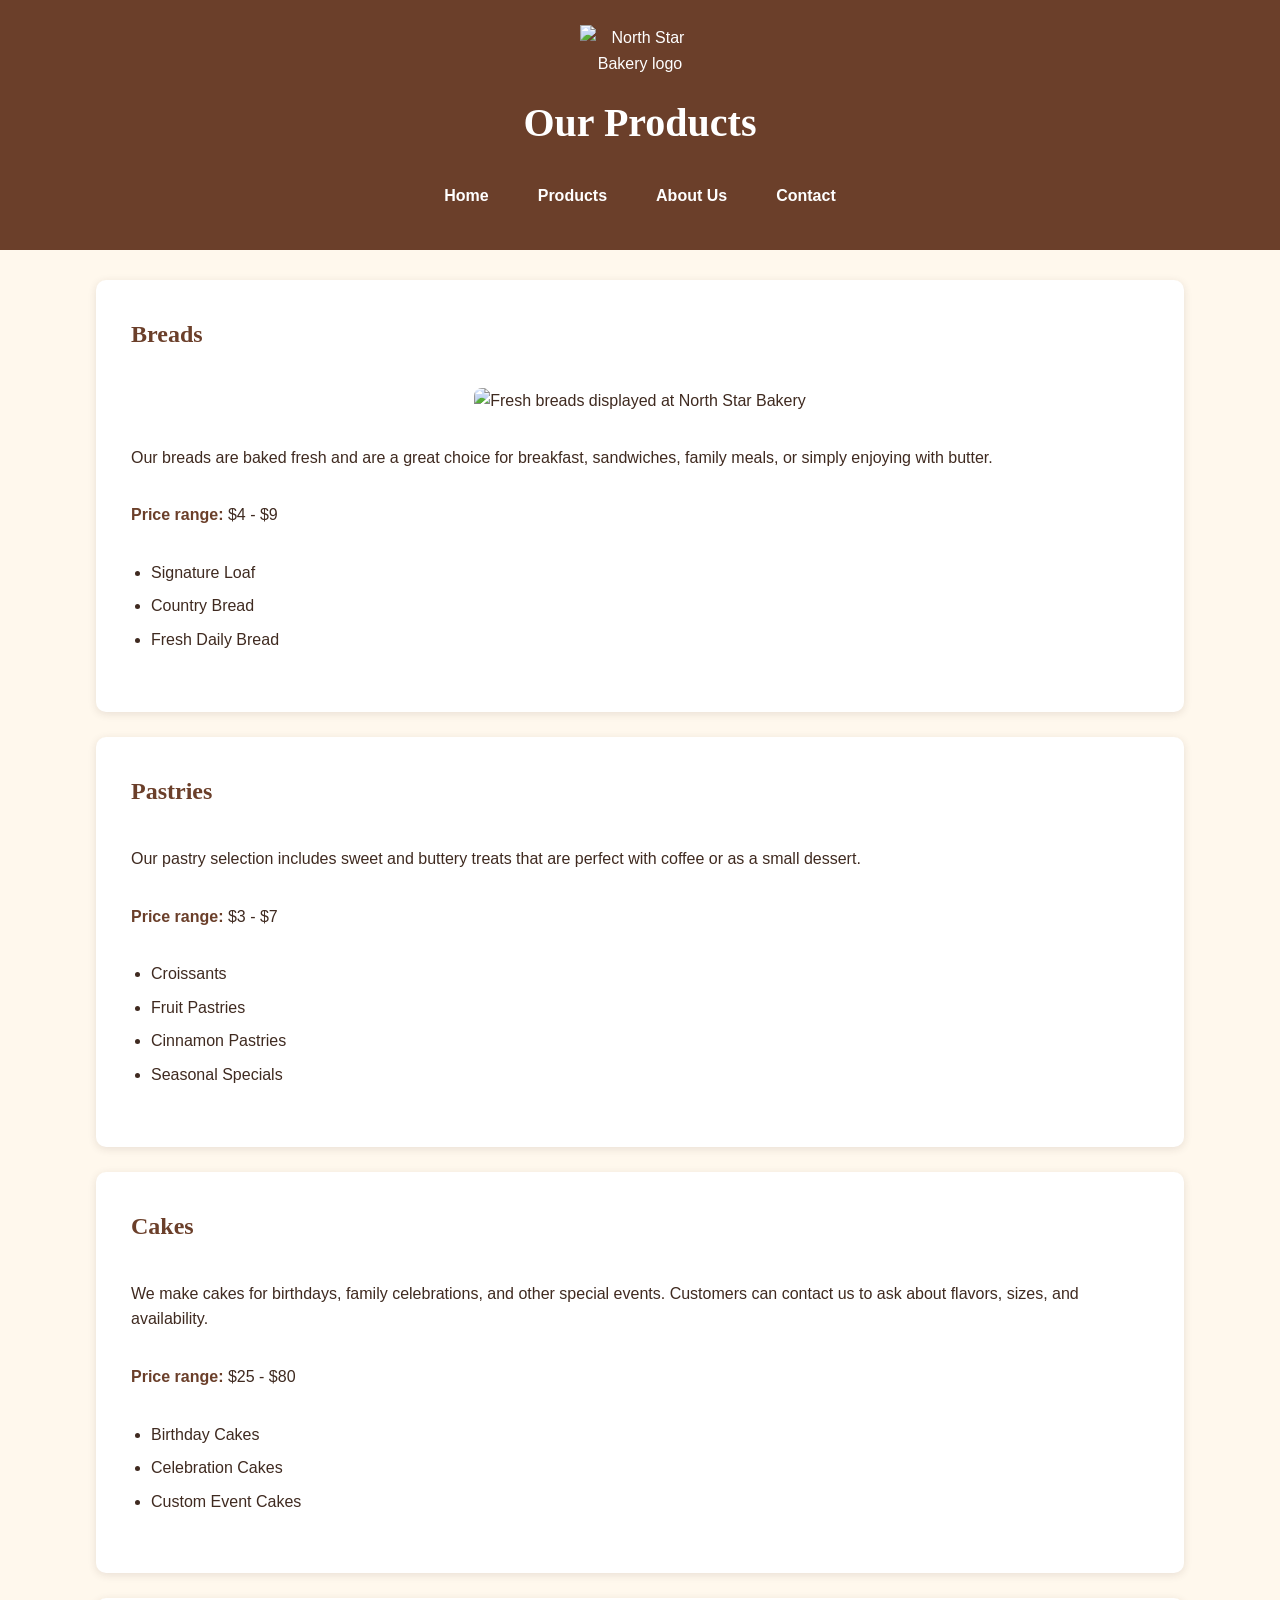
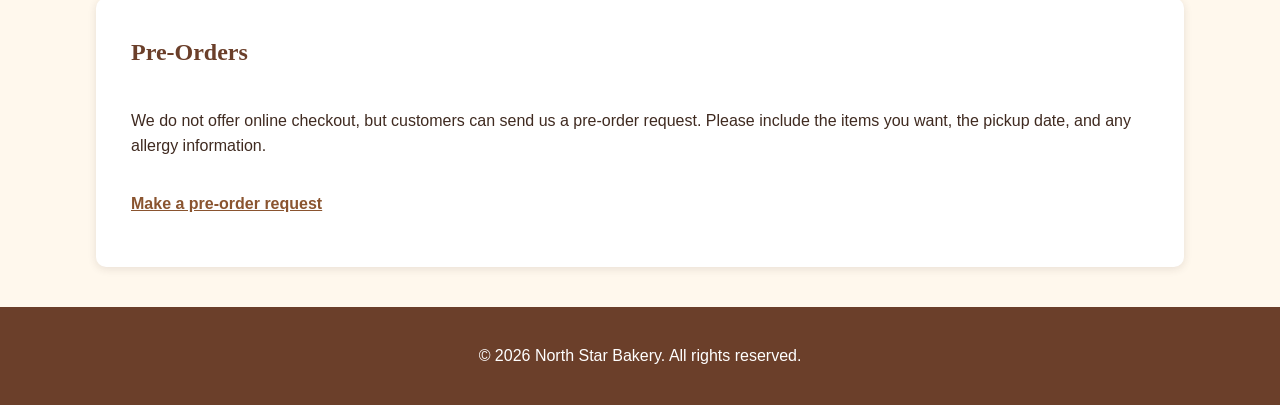
==== products.html @ 1bbed866 "Add files via upload" ====
<!DOCTYPE html>
<html lang="en">

<head>

    <meta charset="UTF-8">

    <meta name="viewport"
          content="width=device-width, initial-scale=1.0">

    <title>North Star Bakery - Products</title>

    <link rel="stylesheet" href="styles.css">

</head>

<body>

    <header>

        <img
            src="media/bakery-logo.png"
            alt="North Star Bakery logo">

        <h1>Our Products</h1>

        <nav>

            <ul>

                <li>
                    <a href="index.html">Home</a>
                </li>

                <li>
                    <a href="products.html">Products</a>
                </li>

                <li>
                    <a href="about.html">About Us</a>
                </li>

                <li>
                    <a href="contact.html">Contact</a>
                </li>

            </ul>

        </nav>

    </header>


    <main>

        <section>

            <h2>Breads</h2>

            <img
                src="media/bakery-bread.jpg"
                alt="Fresh breads displayed at North Star Bakery">

            <p>
                Our breads are baked fresh and are a great choice for
                breakfast, sandwiches, family meals, or simply enjoying
                with butter.
            </p>

            <p>
                <strong>Price range:</strong> $4 - $9
            </p>

            <ul>

                <li>Signature Loaf</li>

                <li>Country Bread</li>

                <li>Fresh Daily Bread</li>

            </ul>

        </section>


        <section>

            <h2>Pastries</h2>

            <p>
                Our pastry selection includes sweet and buttery treats
                that are perfect with coffee or as a small dessert.
            </p>

            <p>
                <strong>Price range:</strong> $3 - $7
            </p>

            <ul>

                <li>Croissants</li>

                <li>Fruit Pastries</li>

                <li>Cinnamon Pastries</li>

                <li>Seasonal Specials</li>

            </ul>

        </section>


        <section>

            <h2>Cakes</h2>

            <p>
                We make cakes for birthdays, family celebrations,
                and other special events. Customers can contact us
                to ask about flavors, sizes, and availability.
            </p>

            <p>
                <strong>Price range:</strong> $25 - $80
            </p>

            <ul>

                <li>Birthday Cakes</li>

                <li>Celebration Cakes</li>

                <li>Custom Event Cakes</li>

            </ul>

        </section>


        <section>

            <h2>Pre-Orders</h2>

            <p>
                We do not offer online checkout, but customers can
                send us a pre-order request. Please include the items
                you want, the pickup date, and any allergy information.
            </p>

            <p>
                <a href="contact.html">
                    Make a pre-order request
                </a>
            </p>

        </section>

    </main>


    <footer>

        <p>
            &copy; 2026 North Star Bakery.
            All rights reserved.
        </p>

    </footer>

</body>

</html>
---- styles.css ----
/* =========================
   GENERAL STYLES
========================= */

* {
    box-sizing: border-box;
}

body {
    margin: 0;
    font-family: Arial, sans-serif;
    background-color: #FFF8ED;
    color: #3F2A20;
    line-height: 1.6;
}

img {
    max-width: 100%;
    height: auto;
    display: block;
}

h1,
h2 {
    font-family: Georgia, serif;
}

h1 {
    margin: 10px 0 20px;
    font-size: 2rem;
}

h2 {
    color: #6B3F2A;
    margin-top: 0;
}


/* =========================
   HEADER
========================= */

header {
    background-color: #6B3F2A;
    color: white;
    padding: 20px;
    text-align: center;
}

header img {
    width: 120px;
    margin: 0 auto 15px;
}


/* =========================
   NAVIGATION
========================= */

nav ul {
    list-style: none;
    padding: 0;
    margin: 0;

    display: flex;
    flex-direction: column;
    gap: 10px;
}

nav a {
    color: white;
    text-decoration: none;
    font-weight: bold;

    display: block;
    padding: 8px 12px;
    border-radius: 5px;
}

nav a:hover {
    background-color: #C98745;
}


/* =========================
   MAIN CONTENT
========================= */

main {
    width: 90%;
    max-width: 1100px;
    margin: 30px auto;
}

section {
    background-color: white;
    padding: 25px;
    margin-bottom: 25px;

    border-radius: 10px;

    box-shadow: 0 2px 8px rgba(63, 42, 32, 0.12);
}

section img {
    margin: 15px auto;
    border-radius: 8px;
}

figure {
    margin: 0;
}

figcaption {
    text-align: center;
    font-style: italic;
    margin-top: 10px;
}

ul {
    padding-left: 20px;
}

li {
    margin-bottom: 8px;
}

strong {
    color: #6B3F2A;
}


/* =========================
   LINKS
========================= */

a {
    color: #8A542F;
}

main a {
    font-weight: bold;
}

main a:hover {
    color: #C06F28;
}


/* =========================
   AUDIO AND VIDEO
========================= */

audio,
video {
    width: 100%;
    max-width: 600px;
    margin-top: 10px;
}

video {
    display: block;
    margin-left: auto;
    margin-right: auto;
}


/* =========================
   FORM
========================= */

form {
    display: flex;
    flex-direction: column;
    gap: 15px;
}

fieldset {
    border: 2px solid #C98745;
    border-radius: 8px;
    padding: 20px;
}

legend {
    color: #6B3F2A;
    font-weight: bold;
    padding: 0 8px;
}

label {
    font-weight: bold;
    display: block;
    margin-bottom: 5px;
}

input,
textarea,
select {
    width: 100%;
    padding: 10px;

    border: 1px solid #B99A82;
    border-radius: 5px;

    font-family: Arial, sans-serif;
    font-size: 1rem;
}

textarea {
    min-height: 120px;
    resize: vertical;
}

button {
    background-color: #C98745;
    color: white;

    border: none;
    padding: 12px 20px;

    border-radius: 5px;

    font-size: 1rem;
    font-weight: bold;

    cursor: pointer;
}

button:hover {
    background-color: #6B3F2A;
}


/* =========================
   FOOTER
========================= */

footer {
    background-color: #6B3F2A;
    color: white;

    text-align: center;

    padding: 20px;
    margin-top: 40px;
}


/* =========================
   RESPONSIVE DESIGN
========================= */

/* Tablet and desktop */

@media (min-width: 700px) {

    header {
        padding: 25px 40px;
    }

    nav ul {
        flex-direction: row;
        justify-content: center;
        gap: 15px;
    }

    main {
        width: 85%;
    }

    section {
        padding: 30px;
    }

    h1 {
        font-size: 2.5rem;
    }

    main > section {
        display: flex;
        flex-direction: column;
    }

    section img {
        max-width: 700px;
    }
}


/* Large screens */

@media (min-width: 1000px) {

    main {
        max-width: 1200px;
    }

    section {
        padding: 35px;
    }

    nav ul {
        gap: 25px;
    }
}
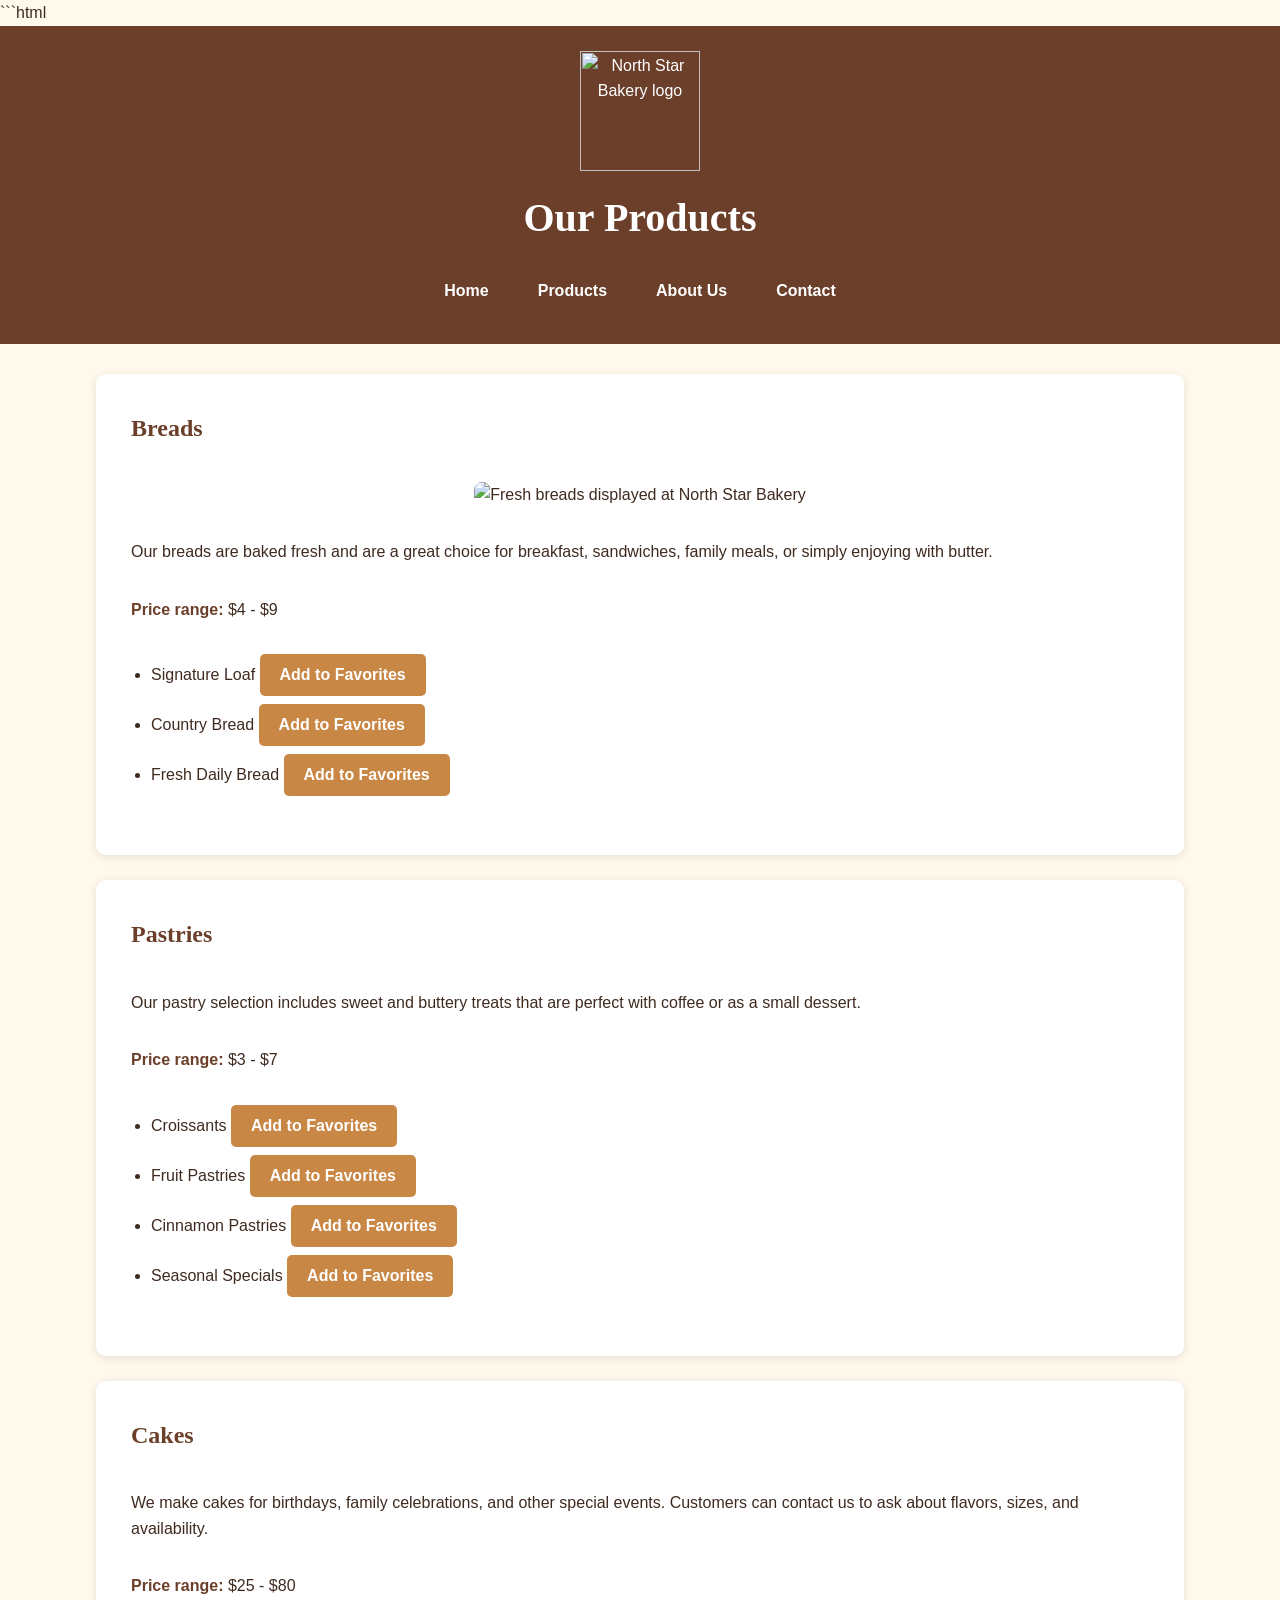
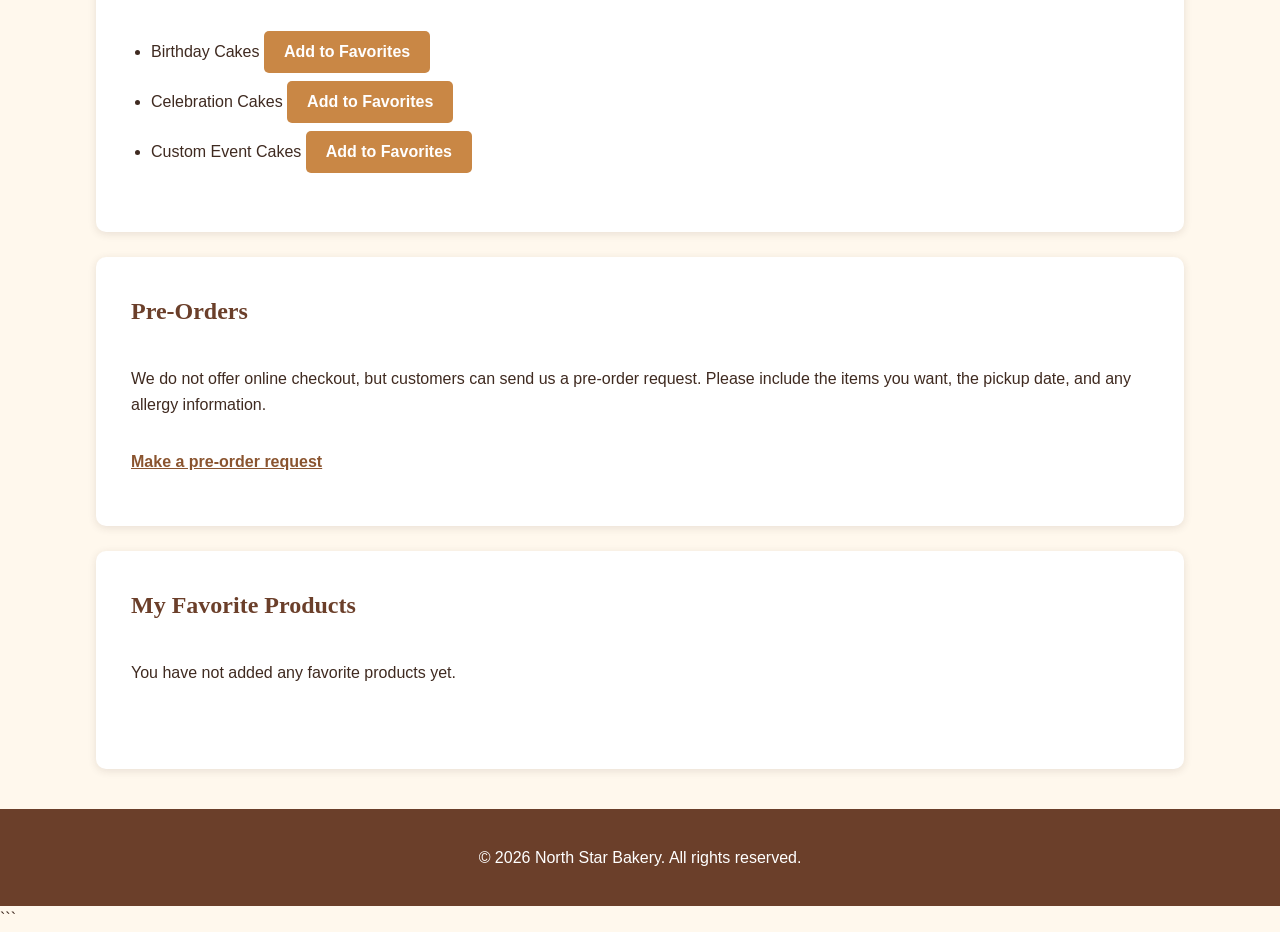
==== commit a16fb8f7: "products.html" ====
--- a/products.html
+++ b/products.html
@@ -1,3 +1,4 @@
+```html
 <!DOCTYPE html>
 <html lang="en">
 
@@ -73,11 +74,29 @@
 
             <ul>
 
-                <li>Signature Loaf</li>
-
-                <li>Country Bread</li>
-
-                <li>Fresh Daily Bread</li>
+                <li>
+                    Signature Loaf
+                    <button class="favorite-btn"
+                            data-product="Signature Loaf">
+                        Add to Favorites
+                    </button>
+                </li>
+
+                <li>
+                    Country Bread
+                    <button class="favorite-btn"
+                            data-product="Country Bread">
+                        Add to Favorites
+                    </button>
+                </li>
+
+                <li>
+                    Fresh Daily Bread
+                    <button class="favorite-btn"
+                            data-product="Fresh Daily Bread">
+                        Add to Favorites
+                    </button>
+                </li>
 
             </ul>
 
@@ -99,13 +118,37 @@
 
             <ul>
 
-                <li>Croissants</li>
-
-                <li>Fruit Pastries</li>
-
-                <li>Cinnamon Pastries</li>
-
-                <li>Seasonal Specials</li>
+                <li>
+                    Croissants
+                    <button class="favorite-btn"
+                            data-product="Croissants">
+                        Add to Favorites
+                    </button>
+                </li>
+
+                <li>
+                    Fruit Pastries
+                    <button class="favorite-btn"
+                            data-product="Fruit Pastries">
+                        Add to Favorites
+                    </button>
+                </li>
+
+                <li>
+                    Cinnamon Pastries
+                    <button class="favorite-btn"
+                            data-product="Cinnamon Pastries">
+                        Add to Favorites
+                    </button>
+                </li>
+
+                <li>
+                    Seasonal Specials
+                    <button class="favorite-btn"
+                            data-product="Seasonal Specials">
+                        Add to Favorites
+                    </button>
+                </li>
 
             </ul>
 
@@ -128,11 +171,29 @@
 
             <ul>
 
-                <li>Birthday Cakes</li>
-
-                <li>Celebration Cakes</li>
-
-                <li>Custom Event Cakes</li>
+                <li>
+                    Birthday Cakes
+                    <button class="favorite-btn"
+                            data-product="Birthday Cakes">
+                        Add to Favorites
+                    </button>
+                </li>
+
+                <li>
+                    Celebration Cakes
+                    <button class="favorite-btn"
+                            data-product="Celebration Cakes">
+                        Add to Favorites
+                    </button>
+                </li>
+
+                <li>
+                    Custom Event Cakes
+                    <button class="favorite-btn"
+                            data-product="Custom Event Cakes">
+                        Add to Favorites
+                    </button>
+                </li>
 
             </ul>
 
@@ -154,6 +215,19 @@
                     Make a pre-order request
                 </a>
             </p>
+
+        </section>
+
+
+        <section id="favorites-section">
+
+            <h2>My Favorite Products</h2>
+
+            <p id="favorites-message">
+                You have not added any favorite products yet.
+            </p>
+
+            <ul id="favorites-list"></ul>
 
         </section>
 
@@ -169,6 +243,10 @@
 
     </footer>
 
+
+    <script src="script.js"></script>
+
 </body>
 
-</html>+</html>
+```
